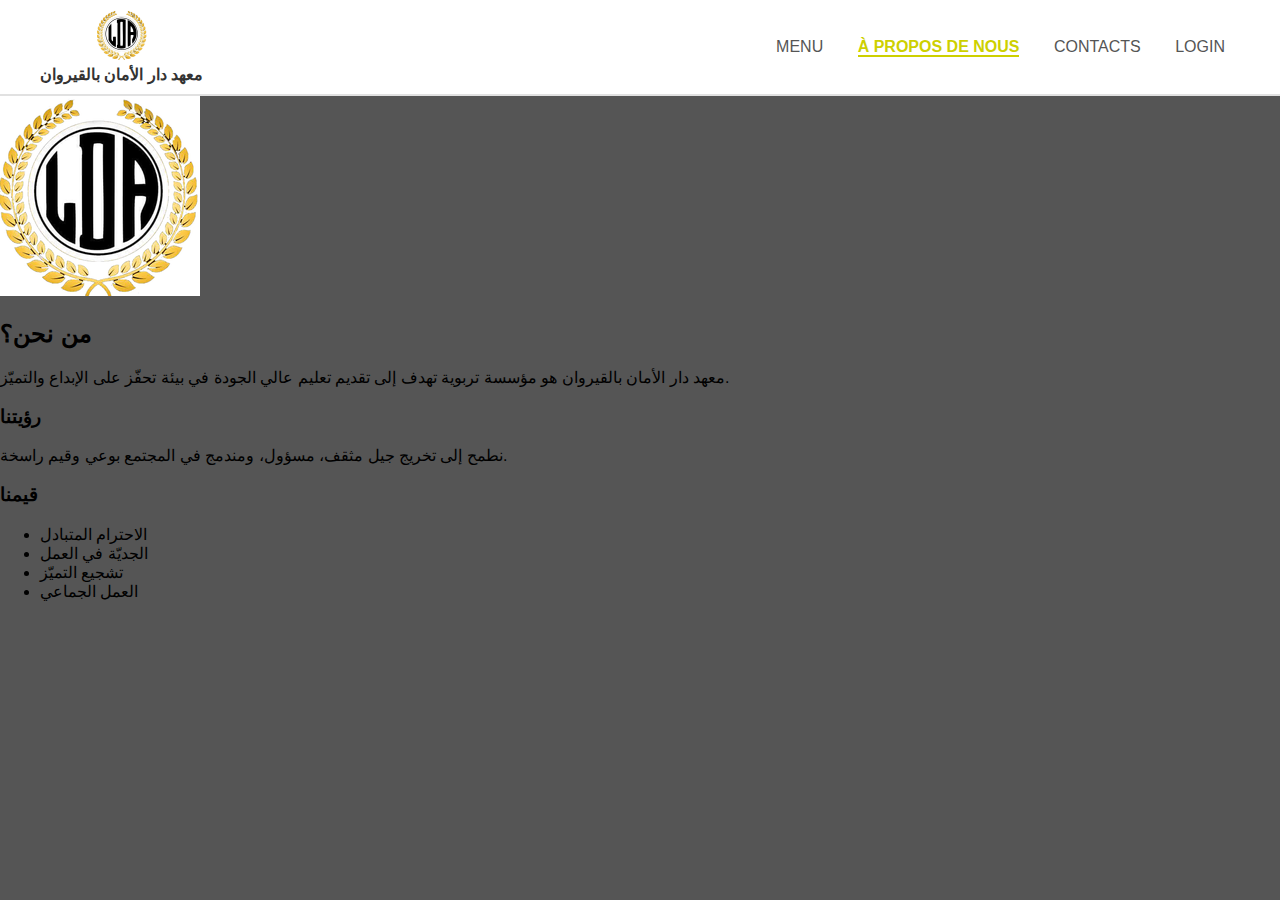
==== about.html @ 5da01b0f "about dev done" ====
<!DOCTYPE html>
<html lang="fr">
<head>
  <meta charset="UTF-8">
  <title>Mon Lycée</title>
  <link rel="stylesheet" href="style.css">
</head>
<body>
  <header class="navbar">
    <div class="logo">
      <img src="images/dar-lamen.png" alt="Logo Lycée">
      <span class="school-name">معهد دار الأمان بالقيروان</span>
    </div>
    <nav class="menu">
      <a href="index.html">MENU</a>
      <a href="index.html" class="active">À PROPOS DE NOUS</a>
      <a href="contact.html">CONTACTS</a>
      <a href="login.html">LOGIN</a>
    </nav>
  </header>

  <div class="container">
      <!-- الصورة الجديدة -->
      <div class="header-img">
      <img src="images/dar-lamen.png" alt="Image du lycée">
      </div>
    <div class="card">
      <h2>من نحن؟</h2>
      <p>معهد دار الأمان بالقيروان هو مؤسسة تربوية تهدف إلى تقديم تعليم عالي الجودة في بيئة تحفّز على الإبداع والتميّز.</p>
      </div>
    <div class="card">
      <h3>رؤيتنا</h3>
      <p>نطمح إلى تخريج جيل مثقف، مسؤول، ومندمج في المجتمع بوعي وقيم راسخة.</p>
    </div>

    <div class="card">
      <h3>قيمنا</h3>
      <ul>
        <li>الاحترام المتبادل</li>
        <li>الجديّة في العمل</li>
        <li>تشجيع التميّز</li>
        <li>العمل الجماعي</li>
      </ul>
    </div>
  </div>
</body>
</html>
---- style.css ----
body {
  margin: 0;
  font-family: sans-serif;
  background-color: #555;
}

/* Navigation */
.navbar {
  display: flex;
  align-items: center;
  justify-content: space-between;
  padding: 10px 40px;
  background-color: #ffffff;
  border-bottom: 2px solid #e1e1e1;
}


.logo {
  display: flex;
  flex-direction: column;
  align-items: center;
}

.logo img {
  height: 50px;
}

.school-name {
  margin-top: 5px;
  font-weight: bold;
  font-size: 16px;
  color: #333;
  text-align: center;
}

.menu a {
  margin: 0 15px;
  text-decoration: none;
  color: #555;
  font-weight: 500;
}

.menu a:hover {
  color: #cdd000;
}

.icons .icon {
  font-size: 20px;
  margin-left: 15px;
  cursor: pointer;
}
.login-form {
  width: 300px;
  margin: 80px auto;
  padding: 30px;
  background-color: #f7f7f7;
  border-radius: 10px;
  box-shadow: 0 4px 10px rgba(0, 0, 0, 0.2);
  text-align: center;
}

.login-form input[type="text"],
.login-form input[type="password"] {
  width: 100%;
  padding: 10px;
  margin: 10px 0;
  border: 1px solid #ccc;
  border-radius: 5px;
}

.login-form input[type="submit"] {
  width:100%;
  padding: 10px;
  background-color: #d4af37;
  color: rgb(32, 29, 29);
  border: none;
  border-radius: 5px;
  font-weight: bold;
  cursor: pointer;
  transition: background-color 0.3s ease;
}
.login-form input[class=login-button] {
  width:100%;
  padding: 10px;
  background-color: #d4af37;
  color: rgb(32, 29, 29);
  border: none;
  border-radius: 5px;
  font-weight: bold;
  cursor: pointer;
  transition: background-color 0.3s ease;
}

.login-form input[type="submit"]:hover {
  background-color: #b9982e; 
}
.login-form input[img]{
  width: 200px;
}
.menu a.active {
  color: #cdd000;
  font-weight: bold;
  border-bottom: 2px solid #cdd000;
}
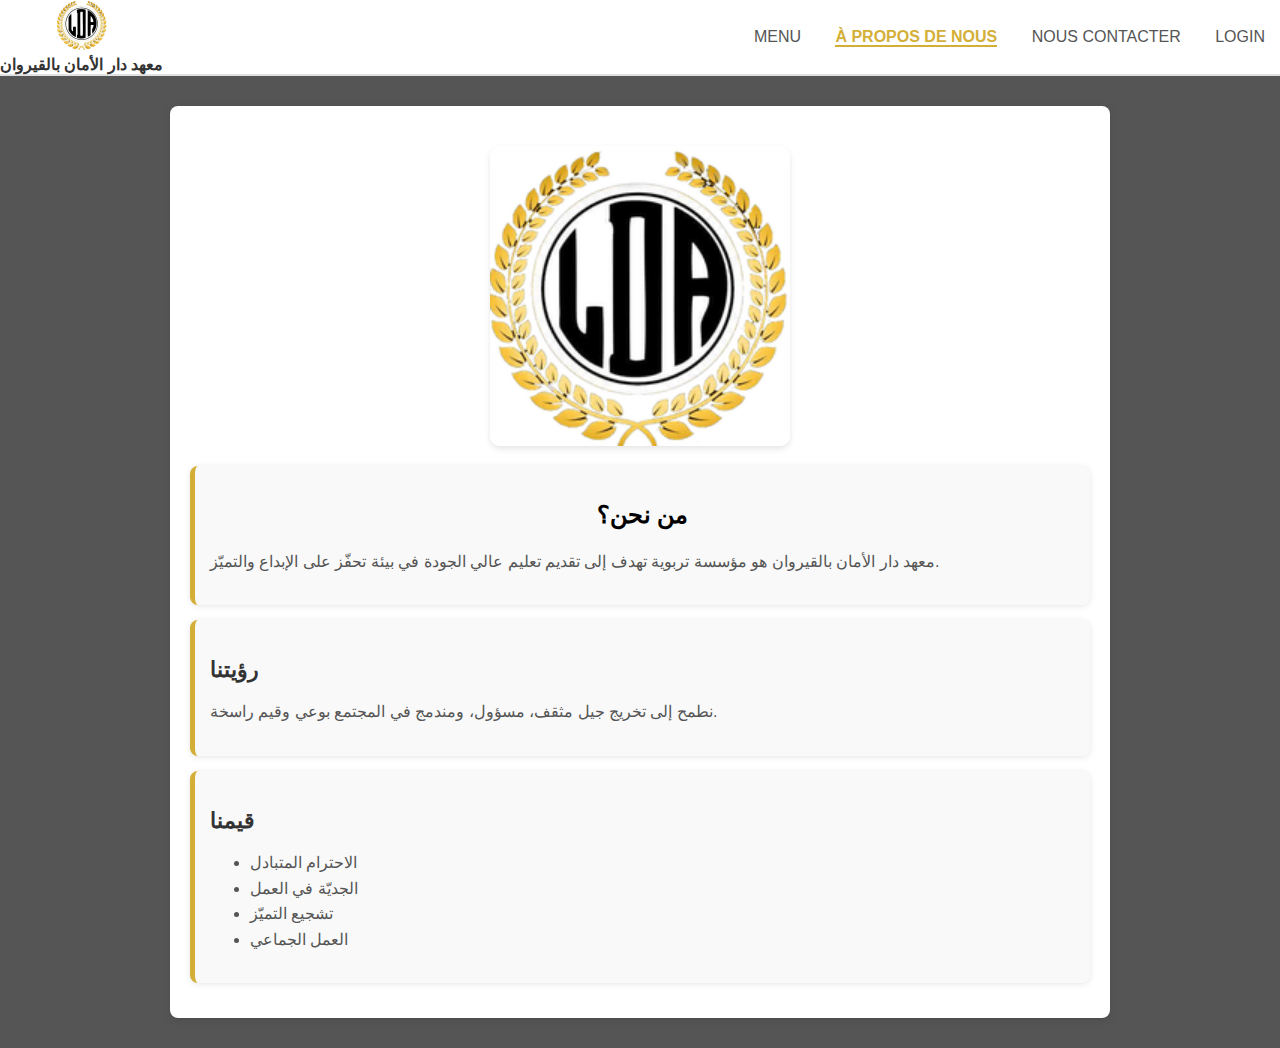
==== commit d68c7e17: "edit navbar" ====
--- a/about.html
+++ b/about.html
@@ -14,7 +14,7 @@
     <nav class="menu">
       <a href="index.html">MENU</a>
       <a href="index.html" class="active">À PROPOS DE NOUS</a>
-      <a href="contact.html">CONTACTS</a>
+      <a href="contact.html">NOUS CONTACTER</a>
       <a href="login.html">LOGIN</a>
     </nav>
   </header>
--- a/style.css
+++ b/style.css
@@ -4,14 +4,14 @@
   background-color: #555;
 }
 
-/* Navigation */
 .navbar {
-  display: flex;
-  align-items: center;
-  justify-content: space-between;
-  padding: 10px 40px;
-  background-color: #ffffff;
-  border-bottom: 2px solid #e1e1e1;
+  display: flex; 
+  align-items: center; 
+  justify-content: space-between; 
+  background-color: #ffffff; 
+  border-bottom: 2px solid #e1e1e1; 
+  position: relative; 
+  z-index: 1000; 
 }
 
 
@@ -53,7 +53,7 @@
   width: 300px;
   margin: 80px auto;
   padding: 30px;
-  background-color: #f7f7f7;
+  background-color: #ffffff;
   border-radius: 10px;
   box-shadow: 0 4px 10px rgba(0, 0, 0, 0.2);
   text-align: center;
@@ -102,4 +102,147 @@
   font-weight: bold;
   border-bottom: 2px solid #cdd000;
 }
-
+.copy {
+  text-align: center;
+  margin-top: 20px;
+  font-size: 14px;
+  color: #aaa;
+}
+.container {
+  max-width: 900px;
+  margin: 30px auto;
+  padding: 20px;
+  background-color: #ffffff;
+  border-radius: 8px;
+  box-shadow: 0 2px 8px rgba(0, 0, 0, 0.1);
+  animation: fadeIn 1s ease-in-out;
+}
+.card {
+  background-color: #f9f9f9;
+  border-left: 5px solid #d4af37;
+  padding: 15px;
+  margin: 15px 0;
+  border-radius: 8px;
+  box-shadow: 0 1px 6px rgba(0, 0, 0, 0.1);
+}
+
+.card h3 {
+  color: #333;
+  font-size: 22px;
+  margin-bottom: 10px;
+}
+
+.card p, .card ul {
+  color: #555;
+  font-size: 16px;
+  line-height: 1.6;
+}
+.menu a:hover {
+  color: #d4af37;
+  text-decoration: underline;
+}
+
+.copy {
+  text-align: center;
+  margin-top: 20px;
+  font-size: 14px;
+  color: #aaa;
+}
+.page-title {
+  text-align: center;
+  color: #d4af37;
+  font-size: 28px;
+  margin-top: 50px;
+  font-weight: bold;
+  text-transform: uppercase;
+}
+.menu a.active {
+  color: #d4af37;
+  font-weight: bold;
+  border-bottom: 2px solid #d4af37;
+}
+.header-img {
+  display: flex;
+  justify-content: center; 
+  align-items: center;
+  margin: 20px 0; 
+}
+
+.header-img img {
+  height: 300px; 
+  width: auto; 
+  object-fit: cover; 
+  border-radius: 10px; 
+  box-shadow: 0 3px 6px rgba(0, 0, 0, 0.1);
+}
+.social-links {
+  margin: 20px 0;
+  display: flex; 
+  flex-direction: column; 
+  align-items: center; 
+  text-align: center; 
+}
+
+.social-links h3 {
+  font-size: 20px;
+  margin-bottom: 10px;
+}
+
+.social-icon {
+  display: inline-block;
+  margin-right: 15px;
+  text-decoration: none;
+  color: #000000;
+  font-size: 18px;
+}
+
+.social-icon:hover {
+  color: #cdd000;
+}
+
+.form-container {
+  max-width: 400px;
+  margin: 20px auto;
+  padding: 20px;
+  background-color: #ffffff;
+  border-radius: 10px;
+  box-shadow: 0 4px 10px rgba(0, 0, 0, 0.2);
+}
+
+h2 {
+  text-align: center;
+}
+
+label {
+  display: block;
+  margin: 10px 0 5px;
+}
+
+input[type="text"],
+input[type="email"],
+input[type="tel"],
+select,
+textarea {
+  width: 100%;
+  padding: 10px;
+  margin-bottom: 15px;
+  border: 1px solid #ccc;
+  border-radius: 5px;
+}
+.submit-button {
+  width: 100%;
+  padding: 10px;
+  background-color: #d4af37; 
+  color: #ffffff; 
+  border: none;
+  border-radius: 5px;
+  font-weight: bold;
+  cursor: pointer;
+  transition: background-color 0.3s ease; 
+}
+
+.submit-button:hover {
+  background-color: #b9982e; 
+}
+
+
